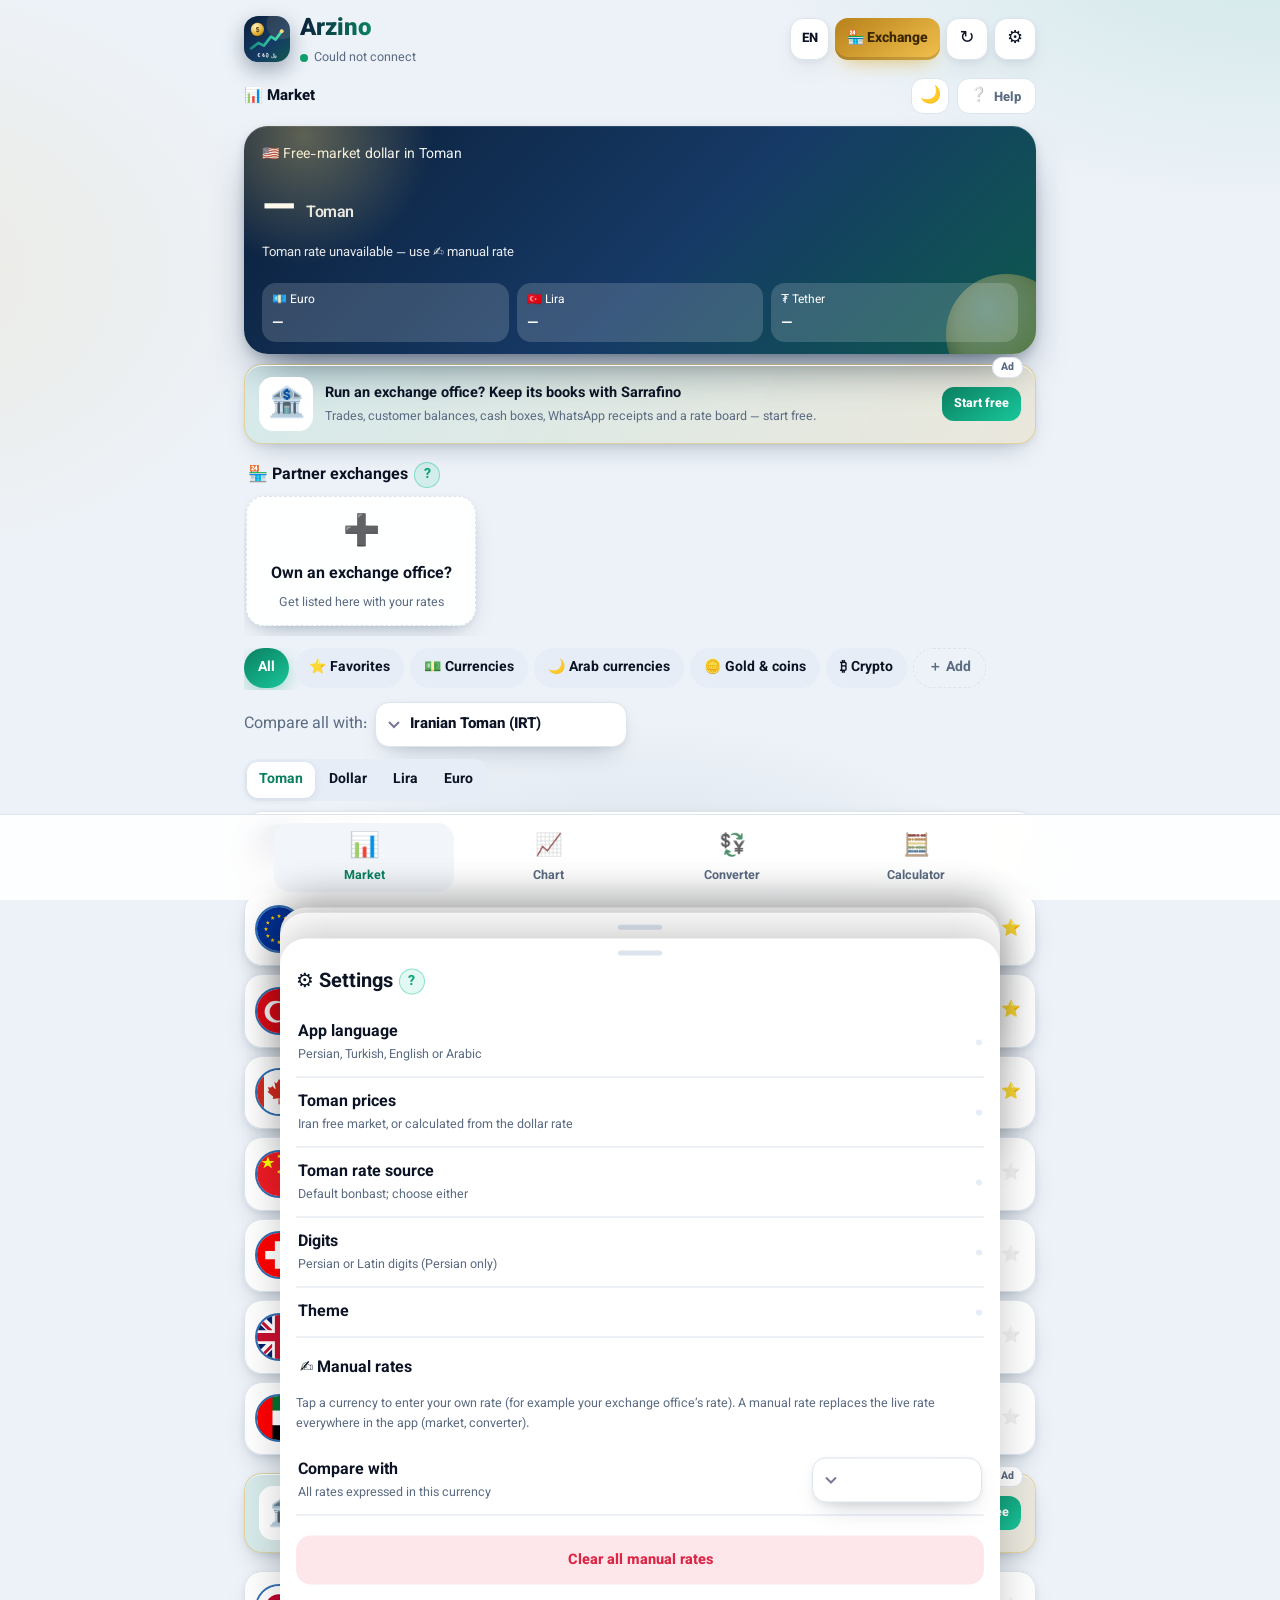
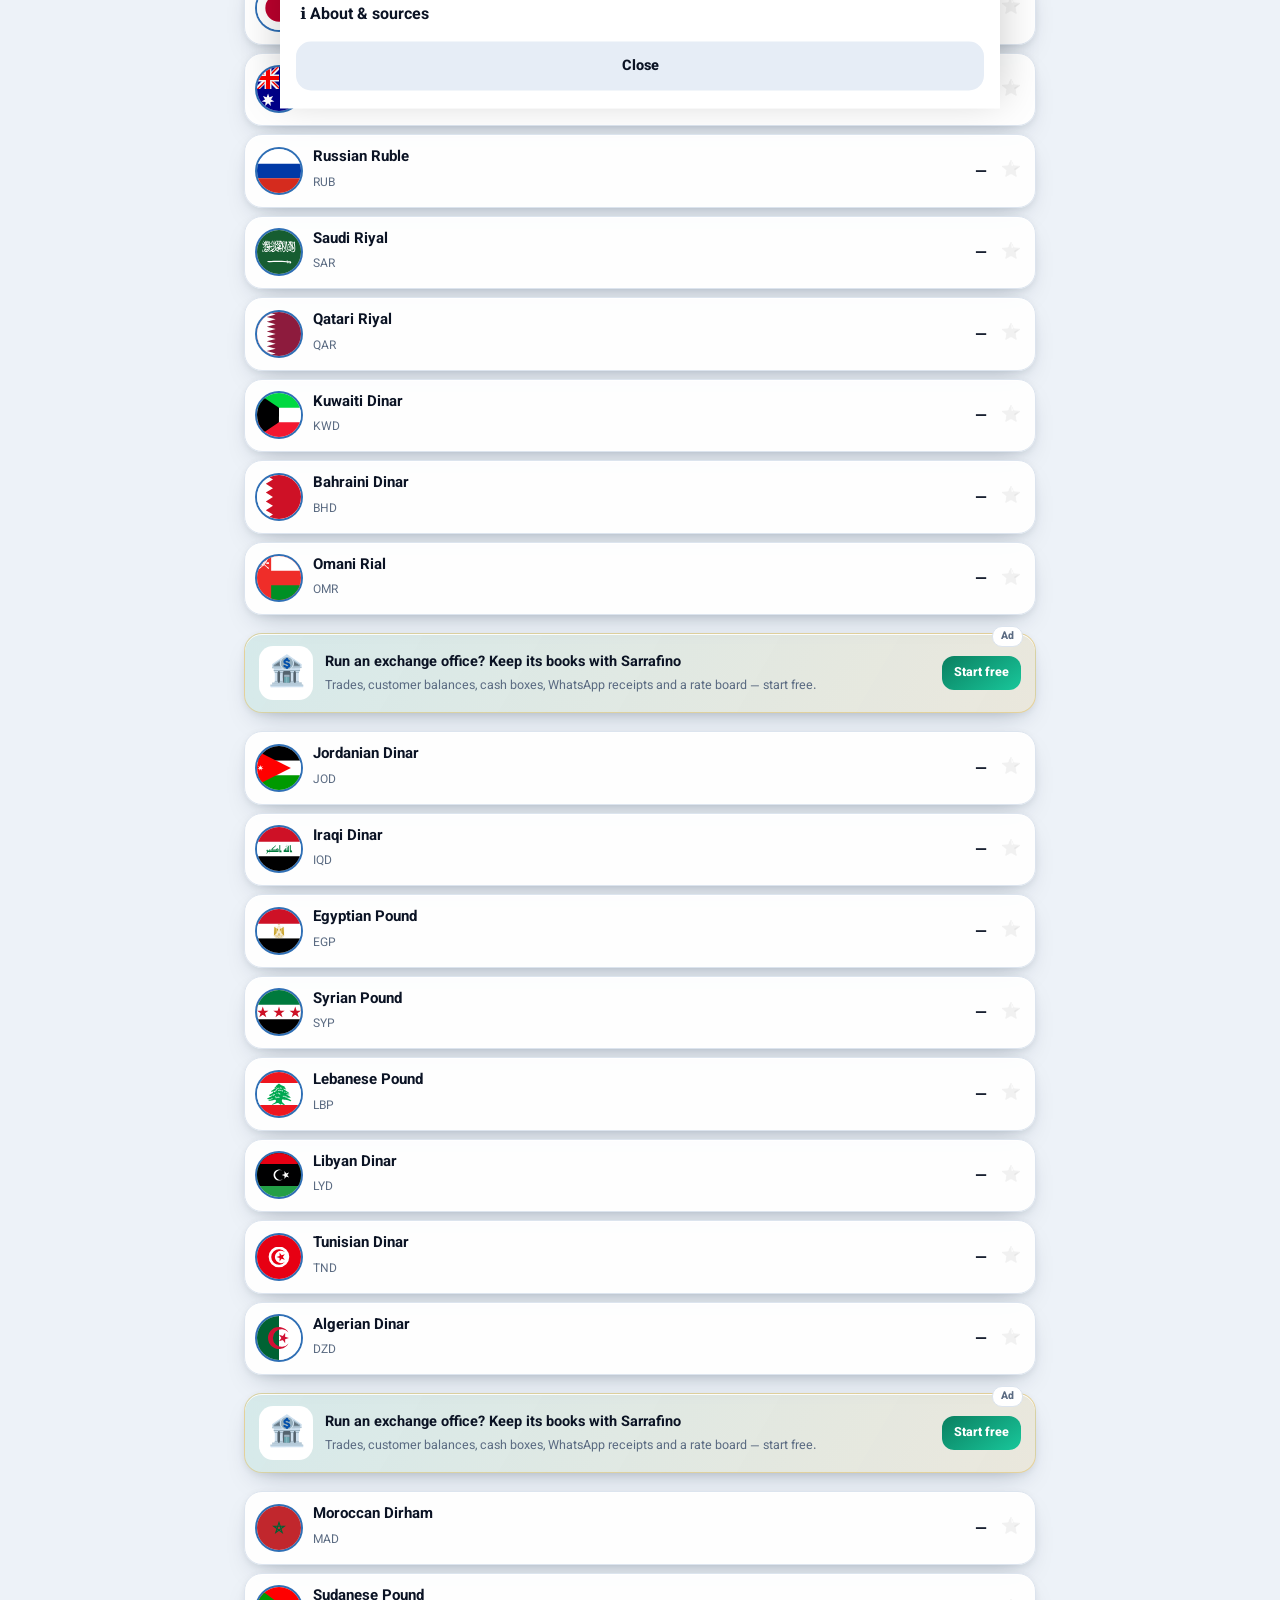
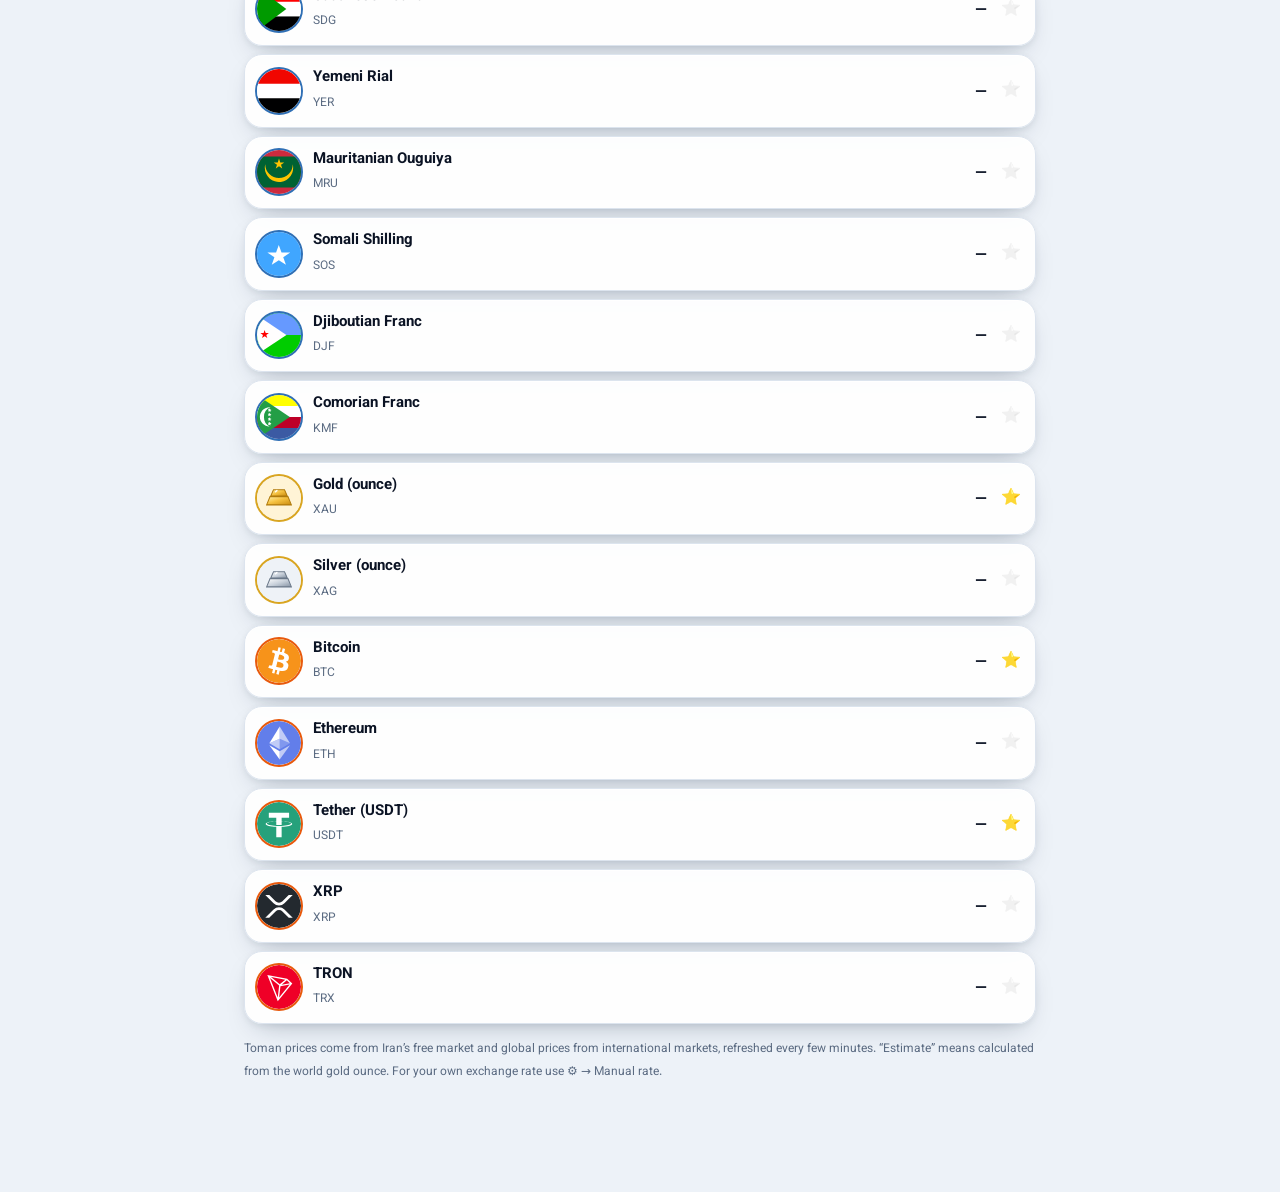
==== index.html @ 28ca2c07 "Raised thousands separator (’) in every language and every output (Persian digits keep ٬); separator" ====
<!doctype html>
<html lang="fa" dir="rtl">
<head>
<meta charset="utf-8">
<meta name="viewport" content="width=device-width,initial-scale=1,viewport-fit=cover">
<meta name="theme-color" content="#0b1f3a">
<meta name="description" content="ارزینو — نرخ لحظه‌ای ارز، تومان، طلا، نقره و رمزارز با نمودار، مبدل و ماشین‌حساب">
<meta name="apple-mobile-web-app-capable" content="yes">
<meta name="mobile-web-app-capable" content="yes">
<meta name="apple-mobile-web-app-title" content="ارزینو">
<meta name="apple-mobile-web-app-status-bar-style" content="black-translucent">
<link rel="manifest" href="manifest.webmanifest">
<link rel="icon" href="icons/app.svg" type="image/svg+xml">
<link rel="apple-touch-icon" href="icons/apple-touch-icon.png">
<link rel="preconnect" href="https://fonts.googleapis.com">
<link rel="preconnect" href="https://fonts.gstatic.com" crossorigin>
<link href="https://fonts.googleapis.com/css2?family=Vazirmatn:wght@300;400;600;800;900&display=swap" rel="stylesheet">
<link rel="stylesheet" href="app.css?v=20">
<title>ارزینو — نرخ لحظه‌ای ارز، طلا و رمزارز</title>
</head>
<body>
<div id="app">
  <header class="top">
    <div class="brand">
      <img src="icons/app.svg" class="logo" alt="">
      <div>
        <h1 data-i18n="app.name">ارزینو</h1>
        <div class="upd"><span class="dot" id="liveDot"></span><span id="updText" data-i18n="hdr.loading">در حال دریافت نرخ‌ها…</span></div>
      </div>
    </div>
    <div class="top-actions">
      <span id="langSlot"></span>
      <a class="ibtn sarraf" href="sarraf/" data-i18n-title="hdr.sarrafT" data-i18n="hdr.sarraf">🏪 صرافی</a>
      <button class="ibtn install" id="installBtn" data-i18n-title="hdr.install" data-i18n="hdr.install">⬇ نصب</button>
      <button class="ibtn" id="refreshBtn" data-i18n-title="hdr.refresh">↻</button>
      <button class="ibtn" id="settingsBtn" data-i18n-title="hdr.settings">⚙</button>
    </div>
  </header>

  <div id="subbar"></div>
  <main>
    <!-- MARKET -->
    <section class="view active" id="view-market">
      <div id="wlTop"></div>
      <div class="hero" id="hero"></div>
      <div id="mkExtra"></div>
      <div class="bar">
        <div class="chips" id="groupChips"></div>
      </div>
      <div class="bar">
        <span class="muted" data-i18n="mk.compare">مقایسه همه با:</span>
        <select class="base-sel" id="quoteSel"></select>
      </div>
      <div class="bar"><div class="seg" id="quoteSeg"></div></div>
      <div class="list" id="marketList"></div>
      <p class="foot" id="marketFoot"></p>
    </section>

    <!-- CHART -->
    <section class="view" id="view-chart">
      <div class="card">
        <div class="chart-head">
          <button class="picker" id="chartAssetBtn"></button>
          <div class="seg small" id="chartQuoteSeg"></div>
        </div>
        <div class="chart-price">
          <div class="big" id="chartLast">—</div>
          <div class="chg" id="chartChg"></div>
        </div>
        <div class="seg ranges" id="rangeSeg"></div>
        <div class="chart-box"><div id="chart"></div><div class="chart-msg" id="chartMsg"></div></div>
        <div class="row-between">
          <div class="seg small" id="typeSeg"></div>
          <span class="muted small" id="chartNote"></span>
        </div>
        <div class="stats" id="chartStats"></div>
      </div>
    </section>

    <!-- CONVERTER -->
    <section class="view" id="view-convert">
      <div class="card conv">
        <div class="conv-row">
          <button class="picker" id="fromBtn"></button>
          <input id="amount" class="amount" inputmode="decimal" autocomplete="off" value="1">
        </div>
        <div class="words" id="fromWords"></div>
        <div class="swap-wrap"><button class="swap" id="swapBtn" data-i18n-title="cv.swap">⇅</button></div>
        <div class="conv-row">
          <button class="picker" id="toBtn"></button>
          <div class="result" id="result">—</div>
        </div>
        <div class="words" id="toWords"></div>
        <div class="rate-line" id="rateLine"></div>
        <div id="convAd"></div>
        <div class="quick" id="quickAmts"></div>
        <div class="btn-row">
          <button class="btn primary" id="copyBtn" data-i18n="cv.copy">📋 کپی نتیجه</button>
          <button class="btn alt" id="convManualBtn" data-i18n="cv.manual">✍️ نرخ دستی</button>
          <button class="btn ghost" id="convChartBtn" data-i18n="cv.chart">📈 نمودار</button>
        </div>
      </div>
      <h3 class="sec-title" data-i18n="cv.all">💱 معادل این مبلغ در همه ارزها</h3>
      <div class="list compact" id="allList"></div>
    </section>

    <!-- CALCULATOR -->
    <section class="view" id="view-calc">
      <div class="card calc">
        <div class="calc-expr" id="calcExpr"></div>
        <div class="calc-out" id="calcOut">0</div>
        <div class="keys" id="keys"></div>
        <div class="btn-row">
          <button class="btn primary" id="calcToConv" data-i18n="calc.toConv">💱 ارسال به مبدل</button>
          <button class="btn ghost" id="calcCopy" data-i18n="calc.copy">📋 کپی</button>
        </div>
      </div>
      <h3 class="sec-title" data-i18n="calc.hist">🧾 تاریخچه محاسبات</h3>
      <div class="list compact" id="calcHist"></div>
    </section>
  </main>

  <nav class="tabs">
    <button class="tab active" data-v="market"><span>📊</span><i data-i18n="tab.market">بازار</i></button>
    <button class="tab" data-v="chart"><span>📈</span><i data-i18n="tab.chart">نمودار</i></button>
    <button class="tab" data-v="convert"><span>💱</span><i data-i18n="tab.convert">مبدل</i></button>
    <button class="tab" data-v="calc"><span>🧮</span><i data-i18n="tab.calc">ماشین‌حساب</i></button>
  </nav>
</div>

<!-- sheets -->
<div class="sheet-bg" id="sheetBg"></div>
<div class="sheet" id="pickerSheet">
  <div class="sheet-grip"></div>
  <h2 id="pickerTitle" data-i18n="pk.title">انتخاب ارز</h2>
  <input class="input" id="pickerSearch" data-i18n-ph="pk.search" placeholder="جستجو: دلار، لیر، BTC، طلا…">
  <div class="list compact" id="pickerList"></div>
</div>

<div class="sheet" id="manualSheet">
  <div class="sheet-grip"></div>
  <h2><span id="manualTitle" data-i18n="mn.title">نرخ دستی</span><button type="button" class="hlp" data-help="arzino.manual">?</button></h2>
  <p class="muted" id="manualInfo"></p>
  <label class="lbl" data-i18n="mn.price">قیمت هر واحد</label>
  <div class="manual-row">
    <input class="input" id="manualVal" inputmode="decimal" data-i18n-ph="mn.ph" placeholder="مثلاً 270000">
    <select class="input" id="manualUnit"></select>
  </div>
  <div class="words" id="manualWords"></div>
  <div class="btn-row">
    <button class="btn primary" id="manualSave" data-i18n="mn.apply">✅ اعمال نرخ دستی</button>
    <button class="btn danger" id="manualClear" data-i18n="mn.clear">🗑 برگشت به نرخ آنلاین</button>
  </div>
</div>

<div class="sheet tall" id="settingsSheet">
  <div class="sheet-grip"></div>
  <h2><span data-i18n="st.title">⚙ تنظیمات</span><button type="button" class="hlp" data-help="arzino.settings">?</button></h2>
  <div class="set">
    <div><b data-i18n="st.lang">زبان برنامه</b><div class="muted small" data-i18n="st.langD"></div></div>
    <div class="seg small" id="setLang"></div>
  </div>
  <div class="set">
    <div><b data-i18n="st.iranPrice">قیمت تومانی ارزها</b><div class="muted small" data-i18n="st.iranPriceD">بازار آزاد ایران یا محاسبه از نرخ دلار</div></div>
    <div class="seg small" id="setIran"></div>
  </div>
  <div class="set">
    <div><b data-i18n="st.src">منبع نرخ تومان</b><div class="muted small" data-i18n="st.srcD">پیش‌فرض bonbast؛ هر کدام را خواستی انتخاب کن</div></div>
    <div class="seg small" id="setSrc"></div>
  </div>
  <div class="set" id="digitsRow">
    <div><b data-i18n="st.digits">اعداد</b><div class="muted small" data-i18n="st.digitsD">نمایش ارقام فارسی یا انگلیسی</div></div>
    <div class="seg small" id="setDigits"></div>
  </div>
  <div class="set">
    <div><b data-i18n="st.theme">پوسته</b></div>
    <div class="seg small" id="setTheme"></div>
  </div>
  <h3 class="sec-title" data-i18n="st.manual">✍️ نرخ‌های دستی</h3>
  <p class="muted small" data-i18n="st.manualD">روی هر ارز بزنید تا نرخ دلخواه (مثلاً نرخ صرافی خودتان) را وارد کنید. نرخ دستی در همه‌جای برنامه (بازار، مبدل) جایگزین نرخ آنلاین می‌شود.</p>
  <div class="set">
    <div><b data-i18n="st.base">مقایسه با</b><div class="muted small" data-i18n="st.baseD">نرخ همه ارزها بر حسب این ارز</div></div>
    <select class="base-sel" id="setBaseSel"></select>
  </div>
  <div class="list compact" id="manualList"></div>
  <button class="btn danger wide" id="clearAllManual" data-i18n="st.clearAll">حذف همه نرخ‌های دستی</button>
  <h3 class="sec-title" data-i18n="st.about">ℹ️ درباره و منابع</h3>
  <div id="adSet"></div>
  <div class="about" id="about"></div>
  <button class="btn ghost wide" id="closeSettings" data-i18n="st.close">بستن</button>
</div>

<div class="toast" id="toast"></div>

<script src="vendor/lightweight-charts.js"></script>
<script src="i18n.js?v=4"></script>
<script src="lang-arzino.js?v=3"></script>
<script src="nav.js?v=6"></script>
<script src="brand.js?v=2"></script>
<script src="autorate.js?v=1"></script>
<script src="wl.js?v=1"></script>
<script src="help-arzino.js?v=1"></script>
<script src="plus.js?v=5"></script>
<script src="app.js?v=25"></script>
</body>
</html>
---- app.css ----
:root{
  --bg:#edf2f8;--bg2:#ffffff;--card:#ffffffee;--text:#0b1324;--muted:#5b6b82;--line:#dce4ee;
  --p1:#0a7f60;--p2:#19c79b;--p3:#f2c14e;--up:#0f9d6b;--down:#dc2645;
  --soft:#f2f6fb;--chip:#e6edf6;--shadow:0 1px 0 rgba(255,255,255,.9) inset,0 12px 28px -14px rgba(11,31,58,.35),0 2px 6px rgba(11,31,58,.06);
  --fiat:#2f6fb5;--metal:#d9a521;--crypto:#e8590c;--iran:#0f9d6b;
  --safe-b:env(safe-area-inset-bottom,0px);--safe-t:env(safe-area-inset-top,0px);
}
[data-theme=dark]{
  --bg:#060c18;--bg2:#0e1a2d;--card:#0e1a2dee;--text:#e8eef8;--muted:#8fa3bf;--line:#1c2b45;
  --soft:#122038;--chip:#172845;--up:#2fd39a;--down:#ff5c7a;--shadow:0 1px 0 rgba(255,255,255,.05) inset,0 14px 30px -14px rgba(0,0,0,.7),0 2px 6px rgba(0,0,0,.35);
}
*{box-sizing:border-box;-webkit-tap-highlight-color:transparent}
html,body{margin:0;padding:0}
body{font-family:Vazirmatn,Tahoma,"Segoe UI",system-ui,sans-serif;background:var(--bg);color:var(--text);min-height:100vh;
  background-image:radial-gradient(900px 500px at 100% -10%,rgba(15,164,122,.14),transparent 60%),radial-gradient(700px 500px at -10% 30%,rgba(217,165,33,.10),transparent 60%),radial-gradient(800px 600px at 50% 120%,rgba(22,58,102,.18),transparent 60%);background-attachment:fixed}
button,input,select{font-family:inherit;color:inherit}
button{cursor:pointer}
#app{max-width:820px;margin:auto;padding:calc(10px + var(--safe-t)) 14px calc(96px + var(--safe-b))}
.top{display:flex;align-items:center;justify-content:space-between;margin-bottom:12px}
.brand{display:flex;gap:10px;align-items:center}
.logo{width:46px;height:46px;border-radius:14px;box-shadow:0 8px 20px rgba(11,31,58,.35)}
h1{margin:0;font-size:24px;font-weight:900;background:linear-gradient(90deg,#0b1f3a,#0a7f60 60%,#b7811a);-webkit-background-clip:text;background-clip:text;color:transparent}
[data-theme=dark] h1{background:linear-gradient(90deg,#e8eef8,#19c79b 60%,#f2c14e);-webkit-background-clip:text;background-clip:text}
.upd{font-size:12.5px;color:var(--muted);display:flex;align-items:center;gap:6px}
.dot{width:8px;height:8px;border-radius:50%;background:#adb5bd;display:inline-block}
.dot.on{background:var(--up);box-shadow:0 0 0 0 rgba(18,184,134,.6);animation:pulse 1.6s infinite}
.dot.err{background:var(--down)}
@keyframes pulse{70%{box-shadow:0 0 0 8px rgba(18,184,134,0)}100%{box-shadow:0 0 0 0 rgba(18,184,134,0)}}
.top-actions{display:flex;gap:6px}
.ibtn{height:42px;min-width:42px;border-radius:13px;border:1px solid var(--line);background:var(--bg2);font-size:18px;box-shadow:var(--shadow)}
.ibtn.install{display:none;font-size:14px;font-weight:800;padding:0 12px;background:linear-gradient(145deg,#0a7f60,#19c79b);color:#fff;border:0}
.ibtn.sarraf{display:inline-flex;align-items:center;gap:4px;font-size:14px;font-weight:800;padding:0 12px;text-decoration:none;color:#3b2700;background:linear-gradient(145deg,#b7811a,#f2c14e);border:0;box-shadow:0 -3px 0 rgba(0,0,0,.15) inset,0 10px 20px -10px rgba(217,165,33,.7)}
.view{display:none;animation:fade .25s}
.view.active{display:block}
@keyframes fade{from{opacity:0;transform:translateY(6px)}to{opacity:1}}

/* hero */
.hero{border-radius:24px;padding:18px 18px 12px;color:#fff;background:linear-gradient(135deg,#0b1f3a 0%,#163a66 55%,#0d5a4d 100%);box-shadow:0 1px 0 rgba(255,255,255,.12) inset,0 24px 44px -18px rgba(11,31,58,.75),0 4px 10px rgba(11,31,58,.15);position:relative;overflow:hidden;cursor:pointer}
.hero:after{content:"";position:absolute;width:280px;height:280px;border-radius:50%;background:radial-gradient(circle,rgba(247,215,122,.35),transparent 65%);left:-80px;top:-130px}
.hero:before{content:"";position:absolute;width:120px;height:120px;border-radius:50%;right:-30px;bottom:-40px;background:radial-gradient(circle at 35% 30%,#fff6c9,#f7d77a 30%,#d9a521 65%,#8f6500);opacity:.35;box-shadow:inset 0 -8px 14px rgba(0,0,0,.3)}
.hero .h-top{display:flex;justify-content:space-between;align-items:center;font-size:14px;opacity:.95}
.hero .h-price{font-size:38px;font-weight:900;margin:6px 0 2px;letter-spacing:-.5px}
.hero .h-price small{font-size:16px;font-weight:600;opacity:.9}
.hero .h-sub{font-size:13px;opacity:.9;display:flex;gap:12px;flex-wrap:wrap}
.hero svg{display:block;width:100%;height:54px;margin-top:6px}
.pill{display:inline-flex;align-items:center;gap:4px;padding:3px 9px;border-radius:999px;font-size:13px;font-weight:800;background:rgba(255,255,255,.22)}
.hero-grid{display:grid;grid-template-columns:repeat(3,1fr);gap:8px;margin-top:10px;position:relative;z-index:1}
.hero-grid div{background:rgba(255,255,255,.16);border-radius:14px;padding:8px 10px;font-size:12px}
.hero-grid b{display:block;font-size:15px;margin-top:2px}

.bar{display:flex;align-items:center;gap:8px;margin:12px 0 4px;flex-wrap:wrap}
.chips{display:flex;gap:6px;overflow-x:auto;scrollbar-width:none;padding-bottom:2px}
.chips::-webkit-scrollbar{display:none}
.chip{border:0;background:var(--chip);padding:8px 14px;border-radius:999px;font-weight:700;font-size:14px;white-space:nowrap}
.chip.active{background:linear-gradient(145deg,#0a7f60,#19c79b);color:#fff;box-shadow:0 6px 16px rgba(15,164,122,.3)}
.seg{display:inline-flex;background:var(--chip);border-radius:14px;padding:3px;gap:2px;flex-wrap:wrap}
.seg button{border:0;background:transparent;padding:7px 12px;border-radius:11px;font-weight:700;font-size:14px}
.seg button.active{background:var(--bg2);box-shadow:0 2px 8px rgba(0,0,0,.08);color:var(--p1)}
[data-theme=dark] .seg button.active{color:#4ee6b4}
.seg.small button{padding:6px 10px;font-size:13px}
.muted{color:var(--muted)}.small{font-size:12.5px}

/* list */
.list{display:flex;flex-direction:column;gap:8px;margin-top:10px}
.item{display:flex;align-items:center;gap:12px;padding:12px 12px;border-radius:18px;background:var(--card);border:1px solid var(--line);box-shadow:var(--shadow);cursor:pointer;position:relative;transition:transform .15s,box-shadow .15s}
.item:hover{transform:translateY(-2px)}
.item:active{transform:scale(.985)}
.item .ic{width:44px;height:44px;border-radius:50%;flex:none;overflow:hidden;display:grid;place-items:center;background:var(--soft);box-shadow:inset 0 0 0 2px rgba(255,255,255,.6),0 3px 10px rgba(0,0,0,.08)}
.item .ic img{width:100%;height:100%;object-fit:cover}
.item .nm{flex:1;min-width:0}
.item .nm b{display:block;font-size:15px;line-height:1.5}
.item .nm span{font-size:12px;color:var(--muted)}
.item .spark{width:58px;height:28px;flex:none}
.item .pr{text-align:left;direction:ltr;min-width:88px;flex:none}
.item .pr b{display:block;font-size:15.5px;font-weight:800;direction:rtl;text-align:left;white-space:nowrap}
.item .pr b.long{font-size:13.5px}
.item .pr b small{font-size:11px;font-weight:600;color:var(--muted)}
.item .pr span{font-size:12px;color:var(--muted);direction:rtl;display:block;text-align:left}
.badge{font-size:11px;font-weight:800;border-radius:8px;padding:2px 6px}
.up{color:var(--up)}.down{color:var(--down)}
.b-up{background:rgba(18,184,134,.14);color:var(--up)}.b-down{background:rgba(240,62,94,.13);color:var(--down)}.b-flat{background:var(--chip);color:var(--muted)}
.b-man{background:#fff3bf;color:#8a6100}
.b-live{background:rgba(18,184,134,.14);color:var(--up)}
.star{border:0;background:transparent;font-size:16px;padding:2px;opacity:.3;filter:grayscale(1)}
.star.on{opacity:1;filter:none}
.grp-fiat .ic{box-shadow:0 0 0 2px var(--fiat)}
.grp-metal .ic{box-shadow:0 0 0 2px var(--metal)}
.grp-crypto .ic{box-shadow:0 0 0 2px var(--crypto)}
.grp-iran .ic{box-shadow:0 0 0 2px var(--iran)}
.list.compact .item{padding:9px 10px;box-shadow:none}
.list.compact .item .ic{width:36px;height:36px}
.foot{font-size:12px;color:var(--muted);line-height:1.9;margin-top:14px}
.sec-title{font-size:16px;margin:18px 4px 4px}

/* card */
.card{background:var(--card);border:1px solid var(--line);border-radius:24px;padding:16px;box-shadow:var(--shadow)}
.picker{display:flex;align-items:center;gap:8px;border:1px solid var(--line);background:var(--soft);padding:7px 12px 7px 10px;border-radius:16px;font-weight:800;font-size:15px;min-height:50px}
.picker img{width:30px;height:30px;border-radius:50%;object-fit:cover}
.picker:after{content:"▾";opacity:.6;margin-right:4px}
.chart-head{display:flex;justify-content:space-between;align-items:center;gap:8px;flex-wrap:wrap}
.chart-price{display:flex;align-items:baseline;gap:10px;margin:12px 2px 6px;flex-wrap:wrap}
.chart-price .big{font-size:30px;font-weight:900}
.chart-price .big small{font-size:14px;color:var(--muted);font-weight:600}
.chg{font-weight:800;font-size:15px}
.ranges{width:100%;justify-content:space-between;margin:6px 0}
.ranges button{flex:1;padding:8px 2px;white-space:nowrap;font-size:12.5px}
.chart-box{position:relative;height:330px;margin:8px -6px 6px;direction:ltr}
#chart{position:absolute;inset:0}
.chart-msg{position:absolute;inset:0;display:none;place-items:center;text-align:center;color:var(--muted);font-size:14px;padding:20px;direction:rtl}
.chart-msg.show{display:grid}
.row-between{display:flex;justify-content:space-between;align-items:center;gap:8px;flex-wrap:wrap}
.stats{display:grid;grid-template-columns:repeat(4,1fr);gap:8px;margin-top:12px}
.stats div{background:var(--soft);border-radius:14px;padding:9px;font-size:12px;color:var(--muted)}
.stats b{display:block;color:var(--text);font-size:14px;margin-top:3px;word-break:break-all}

/* converter */
.conv-row{display:flex;align-items:center;gap:10px}
.amount{flex:1;min-width:0;font-size:34px;font-weight:900;border:0;outline:0;background:transparent;text-align:left;direction:ltr}
.result{flex:1;min-width:0;font-size:32px;font-weight:900;text-align:left;direction:ltr;word-break:break-all;background:linear-gradient(90deg,#0a7f60,#19c79b 60%,#b7811a);-webkit-background-clip:text;background-clip:text;color:transparent}
.words{font-size:13px;color:var(--muted);text-align:left;min-height:18px;margin-top:2px}
.swap-wrap{display:flex;justify-content:center;margin:4px 0;position:relative}
.swap-wrap:before{content:"";position:absolute;top:50%;left:0;right:0;border-top:1px dashed var(--line)}
.swap{position:relative;width:50px;height:50px;border-radius:50%;border:0;color:#3b2700;font-size:22px;background:radial-gradient(circle at 35% 30%,#fff6c9,#f7d77a 30%,#d9a521 70%,#8f6500);box-shadow:inset 0 -4px 6px rgba(0,0,0,.25),inset 0 4px 6px rgba(255,255,255,.6),0 8px 18px rgba(217,165,33,.45);transition:transform .3s}
.swap:active{transform:rotate(180deg)}
.rate-line{margin-top:12px;padding:10px 12px;border-radius:14px;background:var(--soft);font-size:14px;line-height:1.9}
.quick{display:flex;gap:6px;flex-wrap:wrap;margin-top:10px}
.quick button{border:1px solid var(--line);background:var(--bg2);border-radius:12px;padding:6px 11px;font-weight:700;font-size:13px}
.btn-row{display:flex;gap:8px;margin-top:12px;flex-wrap:wrap}
.btn{flex:1;border:0;border-radius:15px;padding:13px 12px;font-weight:800;font-size:14.5px;min-height:48px;white-space:nowrap}
.btn.primary{background:linear-gradient(145deg,#0a7f60,#19c79b);color:#fff;box-shadow:0 -3px 0 rgba(0,0,0,.18) inset,0 10px 20px -10px rgba(15,164,122,.7)}
.btn.alt{background:#fff3bf;color:#7a5600}
.btn.ghost{background:var(--chip)}
.btn.danger{background:rgba(240,62,94,.12);color:var(--down)}
.btn.wide{width:100%;margin-top:10px}

/* calculator */
.calc-expr{min-height:24px;text-align:left;direction:ltr;color:var(--muted);font-size:16px;word-break:break-all}
.calc-out{text-align:left;direction:ltr;font-size:40px;font-weight:900;margin:4px 0 12px;word-break:break-all}
.keys{display:grid;grid-template-columns:repeat(4,1fr);gap:9px;direction:ltr}
.keys button{height:58px;border:0;border-radius:18px;font-size:22px;font-weight:700;background:var(--soft);box-shadow:0 3px 0 var(--line)}
.keys button:active{transform:translateY(2px);box-shadow:none}
.keys .op{background:linear-gradient(145deg,#163a66,#3b6db0);color:#fff;box-shadow:0 3px 0 #0b1f3a}
.keys .eq{background:linear-gradient(145deg,#0a7f60,#19c79b);color:#fff;box-shadow:0 3px 0 #065f46}
.keys .fn{background:#ffe8cc;color:#a85d00;box-shadow:0 3px 0 #f5c28b}
[data-theme=dark] .keys .fn{background:#3a2a17;color:#ffc078;box-shadow:0 3px 0 #2a1d0e}

/* tabs */
.tabs{position:fixed;bottom:0;left:0;right:0;display:flex;justify-content:center;gap:4px;padding:8px 10px calc(8px + var(--safe-b));background:color-mix(in srgb,var(--bg2) 88%,transparent);backdrop-filter:blur(14px);-webkit-backdrop-filter:blur(14px);border-top:1px solid var(--line);z-index:20}
.tab{flex:1;max-width:180px;border:0;background:transparent;border-radius:16px;padding:6px 4px;font-weight:700;font-size:12.5px;color:var(--muted);display:flex;flex-direction:column;align-items:center;gap:2px}
.tab span{font-size:22px;filter:grayscale(.6);transition:.2s}
.tab.active{color:var(--p1);background:var(--soft)}
.tab.active span{filter:none;transform:scale(1.12)}
[data-theme=dark] .tab.active{color:#4ee6b4}

/* sheets */
.sheet-bg{position:fixed;inset:0;background:rgba(20,14,50,.42);backdrop-filter:blur(4px);opacity:0;pointer-events:none;transition:.2s;z-index:30}
.sheet-bg.show{opacity:1;pointer-events:auto}
.sheet{position:fixed;left:50%;bottom:0;transform:translate(-50%,105%);width:min(720px,100%);max-height:82vh;overflow:auto;background:var(--bg2);border-radius:26px 26px 0 0;padding:10px 16px calc(18px + var(--safe-b));transition:transform .25s ease;z-index:31;box-shadow:0 -10px 40px rgba(0,0,0,.2)}
.sheet.tall{max-height:92vh}
.sheet.show{transform:translate(-50%,0)}
.sheet-grip{width:44px;height:5px;border-radius:9px;background:var(--line);margin:2px auto 10px}
.sheet h2{margin:2px 0 10px;font-size:20px}
.input{width:100%;padding:13px 14px;border-radius:14px;border:1px solid var(--line);background:var(--soft);font-size:16px;outline:0}
.input:focus{border-color:var(--p1)}
.lbl{display:block;font-size:13px;color:var(--muted);margin:8px 2px 4px}
.manual-row{display:flex;gap:8px}
.manual-row select{width:130px;flex:none}
.set{display:flex;justify-content:space-between;align-items:center;gap:10px;padding:12px 2px;border-bottom:1px solid var(--line)}
.about{font-size:13px;line-height:2;color:var(--muted)}
.about a{color:var(--p1)}
.toast{position:fixed;left:50%;bottom:calc(92px + var(--safe-b));transform:translateX(-50%) translateY(20px);opacity:0;background:#0b1f3a;color:#fff;padding:11px 18px;border-radius:14px;font-size:14px;transition:.25s;z-index:50;pointer-events:none;white-space:nowrap}
.toast.show{opacity:1;transform:translateX(-50%) translateY(0)}

@media (min-width:760px){
  .hero .h-price{font-size:44px}
  .chart-box{height:400px}
}
@media (max-width:400px){
  .item .spark{width:44px}
}
@media (max-width:350px){
  .item .spark{display:none}
}
@media (max-width:380px){
  .amount{font-size:28px}.result{font-size:26px}
  .stats{grid-template-columns:repeat(2,1fr)}
}

.base-sel{appearance:none;-webkit-appearance:none;border:1px solid var(--line);background:var(--bg2) url("data:image/svg+xml,%3Csvg xmlns='http://www.w3.org/2000/svg' width='12' height='8'%3E%3Cpath d='M1 1l5 5 5-5' stroke='%237a7896' stroke-width='2' fill='none'/%3E%3C/svg%3E") no-repeat 12px center;
  padding:10px 14px 10px 34px;border-radius:14px;font-weight:800;font-size:15px;min-width:170px;box-shadow:var(--shadow);color:var(--text)}
.base-sel option,.base-sel optgroup{background:var(--bg2);color:var(--text)}

.hero .h-src{display:flex;gap:8px;margin-top:10px;position:relative;z-index:1}
.hero .h-src button{flex:1;border:1px solid rgba(255,255,255,.35);background:rgba(255,255,255,.12);color:#fff;border-radius:14px;padding:7px 10px;font-size:12px;font-weight:700;display:flex;justify-content:space-between;align-items:center;gap:6px}
.hero .h-src button b{font-size:15px}
.hero .h-src button.on{background:linear-gradient(145deg,#f7d77a,#d9a521);color:#2b1d00;border-color:#f7d77a}

.src-chips{display:flex;flex-wrap:wrap;align-items:center;gap:6px;margin-top:6px}
.src-chips button{border:1px solid var(--line);background:var(--bg2);border-radius:12px;padding:6px 10px;font-size:13px;font-weight:700}
.src-chips button.on{background:linear-gradient(145deg,#0a7f60,#19c79b);color:#fff;border-color:transparent}

/* ---- language: LTR layout (Turkish / English) ---- */
html[dir=ltr] body{font-family:Vazirmatn,system-ui,-apple-system,"Segoe UI",Roboto,sans-serif}
html[dir=ltr] .item .pr,html[dir=ltr] .item .pr b,html[dir=ltr] .item .pr span{text-align:right;direction:ltr}
html[dir=ltr] .amount,html[dir=ltr] .result,html[dir=ltr] .words,html[dir=ltr] .calc-expr,html[dir=ltr] .calc-out{text-align:right}
html[dir=ltr] .picker:after{margin-right:0;margin-left:4px}
html[dir=ltr] .chart-msg{direction:ltr}
.tab i{font-style:normal}
.lang-sel{appearance:none;-webkit-appearance:none;height:42px;border:1px solid var(--line);background:var(--bg2);color:var(--text,inherit);font:inherit;font-weight:800;font-size:13px;border-radius:13px;padding:0 10px;cursor:pointer;box-shadow:var(--shadow);max-width:64px;text-align:center}
.lang-sel option{color:#0b1f3a;background:#fff}

.picker span{max-width:9.5em;overflow:hidden;text-overflow:ellipsis;white-space:nowrap}
.result{font-size:clamp(22px,7.4vw,32px);word-break:normal;overflow-wrap:anywhere}

/* ---- plus: add chip, ads, partner exchanges ---- */
.chip.add{background:transparent;border:1.5px dashed var(--line);color:var(--muted)}
.btn.sm{flex:none;min-height:34px;padding:6px 12px;font-size:13px;border-radius:11px}
.btn.wa{background:linear-gradient(145deg,#1faa59,#25d366);color:#fff}
.mini-it{cursor:pointer}.mini-it .btn{margin-inline-start:auto}
.adcard{position:relative;display:flex;align-items:center;gap:12px;padding:12px 14px;margin:10px 0;border-radius:18px;text-decoration:none;color:var(--text);
  background:linear-gradient(120deg,rgba(15,164,122,.10),rgba(217,165,33,.13));border:1px solid rgba(217,165,33,.35);box-shadow:var(--shadow)}
.adcard img{width:64px;height:64px;object-fit:cover;border-radius:12px;flex:none}
.adcard .adic{font-size:30px;width:54px;height:54px;display:grid;place-items:center;border-radius:14px;background:var(--bg2);flex:none}
.adcard .adtx{display:flex;flex-direction:column;gap:2px;min-width:0;flex:1}
.adcard .adtx b{font-size:14.5px}.adcard .adtx span{font-size:12.5px;color:var(--muted)}
.adcard .adcta{flex:none;background:linear-gradient(145deg,#0a7f60,#19c79b);color:#fff;font-weight:800;font-size:12.5px;padding:7px 12px;border-radius:12px}
.adtag{position:absolute;top:-8px;inset-inline-end:12px;font-style:normal;font-size:10.5px;font-weight:800;background:var(--bg2);border:1px solid var(--line);color:var(--muted);padding:1px 8px;border-radius:10px}
.adcard.gs{display:block;min-height:90px;padding:14px 8px 8px}
.adcard.big{flex-direction:column;text-align:center;padding:22px 18px;margin:0}
.adcard.big img{width:100%;height:auto;max-height:46vh;object-fit:contain}
.adcard.big .adtx b{font-size:19px}.adcard.big .adtx span{font-size:14.5px}.adcard.big .adcta{font-size:15px;padding:11px 22px}
.adov{position:fixed;inset:0;z-index:200;background:rgba(5,12,24,.72);backdrop-filter:blur(6px);display:grid;place-items:center;padding:18px;animation:fadein .25s}
@keyframes fadein{from{opacity:0}}
.adbox{width:min(440px,100%);background:var(--bg2);border-radius:24px;padding:14px;box-shadow:0 30px 80px -20px rgba(0,0,0,.7)}
.adtop{position:relative;display:flex;justify-content:flex-end;margin-bottom:10px;min-height:34px}
.adtop .adtag{position:static;align-self:center;margin-inline-end:auto}
.adx{border:0;border-radius:12px;min-width:44px;height:34px;padding:0 12px;font-weight:800;background:var(--chip);color:var(--text)}
.adx:disabled{opacity:.7}
.xsec{margin:6px 0 4px}
.xrow{display:flex;gap:10px;overflow-x:auto;padding:4px 2px 10px;scrollbar-width:none;scroll-snap-type:x mandatory}
.xrow::-webkit-scrollbar{display:none}
.xcard{flex:none;width:230px;scroll-snap-align:start;background:var(--card);border:1px solid var(--line);border-radius:18px;padding:12px;box-shadow:var(--shadow);display:flex;flex-direction:column;gap:6px;text-decoration:none;color:var(--text)}
.xcard.join{align-items:center;justify-content:center;text-align:center;border-style:dashed}
.xh{display:flex;align-items:center;gap:8px}
.xh img,.xh .xl{width:38px;height:38px;border-radius:50%;object-fit:cover;flex:none}
.xh .xl{display:grid;place-items:center;font-weight:900;color:#3a2a00;background:radial-gradient(circle at 30% 30%,#f7d77a,#d9a521 60%,#a77a0d)}
.xh div{display:flex;flex-direction:column;min-width:0}.xh b{font-size:14px;white-space:nowrap;overflow:hidden;text-overflow:ellipsis}.xh span{font-size:12px;color:var(--muted)}
.xh .spons{margin-inline-start:auto;font-style:normal;font-size:10.5px;font-weight:800;color:#9a6a00;background:rgba(217,165,33,.18);padding:1px 7px;border-radius:9px}
.xr{display:grid;grid-template-columns:1.2fr 1fr 1fr;gap:4px;font-size:12.5px;align-items:center}
.xr b{direction:ltr;text-align:center}
.xa{display:flex;gap:6px;margin-top:4px}.xa .btn{flex:1}
.xa .btn,.adcard,.xcard{text-decoration:none}
.adcard.big .adtag{display:none}
/* narrow phones: header must fit in one row (iPhone shows the install button too) */
@media (max-width:480px){
  .top{gap:6px}.brand{gap:7px;min-width:0;flex:1 1 auto}.brand>div{min-width:0}
  .brand .logo{width:42px;height:42px}.brand h1{font-size:22px}
  .upd{font-size:11px;gap:4px}.upd span:last-child{overflow:hidden;text-overflow:ellipsis;white-space:nowrap;max-width:110px;display:inline-block}
  .top-actions{gap:4px;flex:none}
  .ibtn{height:38px;min-width:38px;border-radius:12px;font-size:16px}
  .ibtn.sarraf{padding:0 8px;font-size:12px}
  .ibtn.install{font-size:0;padding:0;width:38px;justify-content:center;align-items:center}
  .ibtn.install::before{content:"📲";font-size:18px}
}
@media (max-width:400px){#refreshBtn{display:none}.ibtn.sarraf{padding:0 7px}.brand h1{font-size:19px}.brand .logo{width:38px;height:38px}}

/* dedicated Arzino of an exchange office */
.wl-mode .ibtn.sarraf{display:none!important}
.wlb{background:var(--bg2);border:1px solid var(--line);border-radius:20px;padding:14px;margin:0 0 14px;box-shadow:var(--shadow)}
.wlh{display:flex;align-items:center;gap:10px;margin-bottom:8px}.wlh>div{flex:1;min-width:0}.wlh b{display:block;font-size:16px}.wlh span:not(.xl){font-size:12.5px;color:var(--muted)}
.wlh .xl{width:42px;height:42px;border-radius:50%;display:grid;place-items:center;font-weight:900;background:linear-gradient(145deg,#b7811a,#f2c14e);color:#3b2700;overflow:hidden;flex:none}
.wlh .xl img{width:100%;height:100%;object-fit:cover}
.wlb .xr{display:grid;grid-template-columns:1.4fr 1fr 1fr;gap:6px;padding:8px 6px;border-top:1px solid var(--line);align-items:center;font-size:14px}
.wlb .xr.hd{border-top:0;color:var(--muted);font-size:12px;padding-top:0}.wlb .xr b{text-align:center;direction:ltr}
.wlb .wa,.wlb a.btn{text-decoration:none!important}.wlb .btn.sm.wa{display:inline-flex;align-items:center;gap:4px;padding:7px 12px;border-radius:12px;background:linear-gradient(135deg,#1faa59,#25d366);color:#fff;font-weight:800;font-size:13px;flex:none}
#wlTop:empty{display:none}
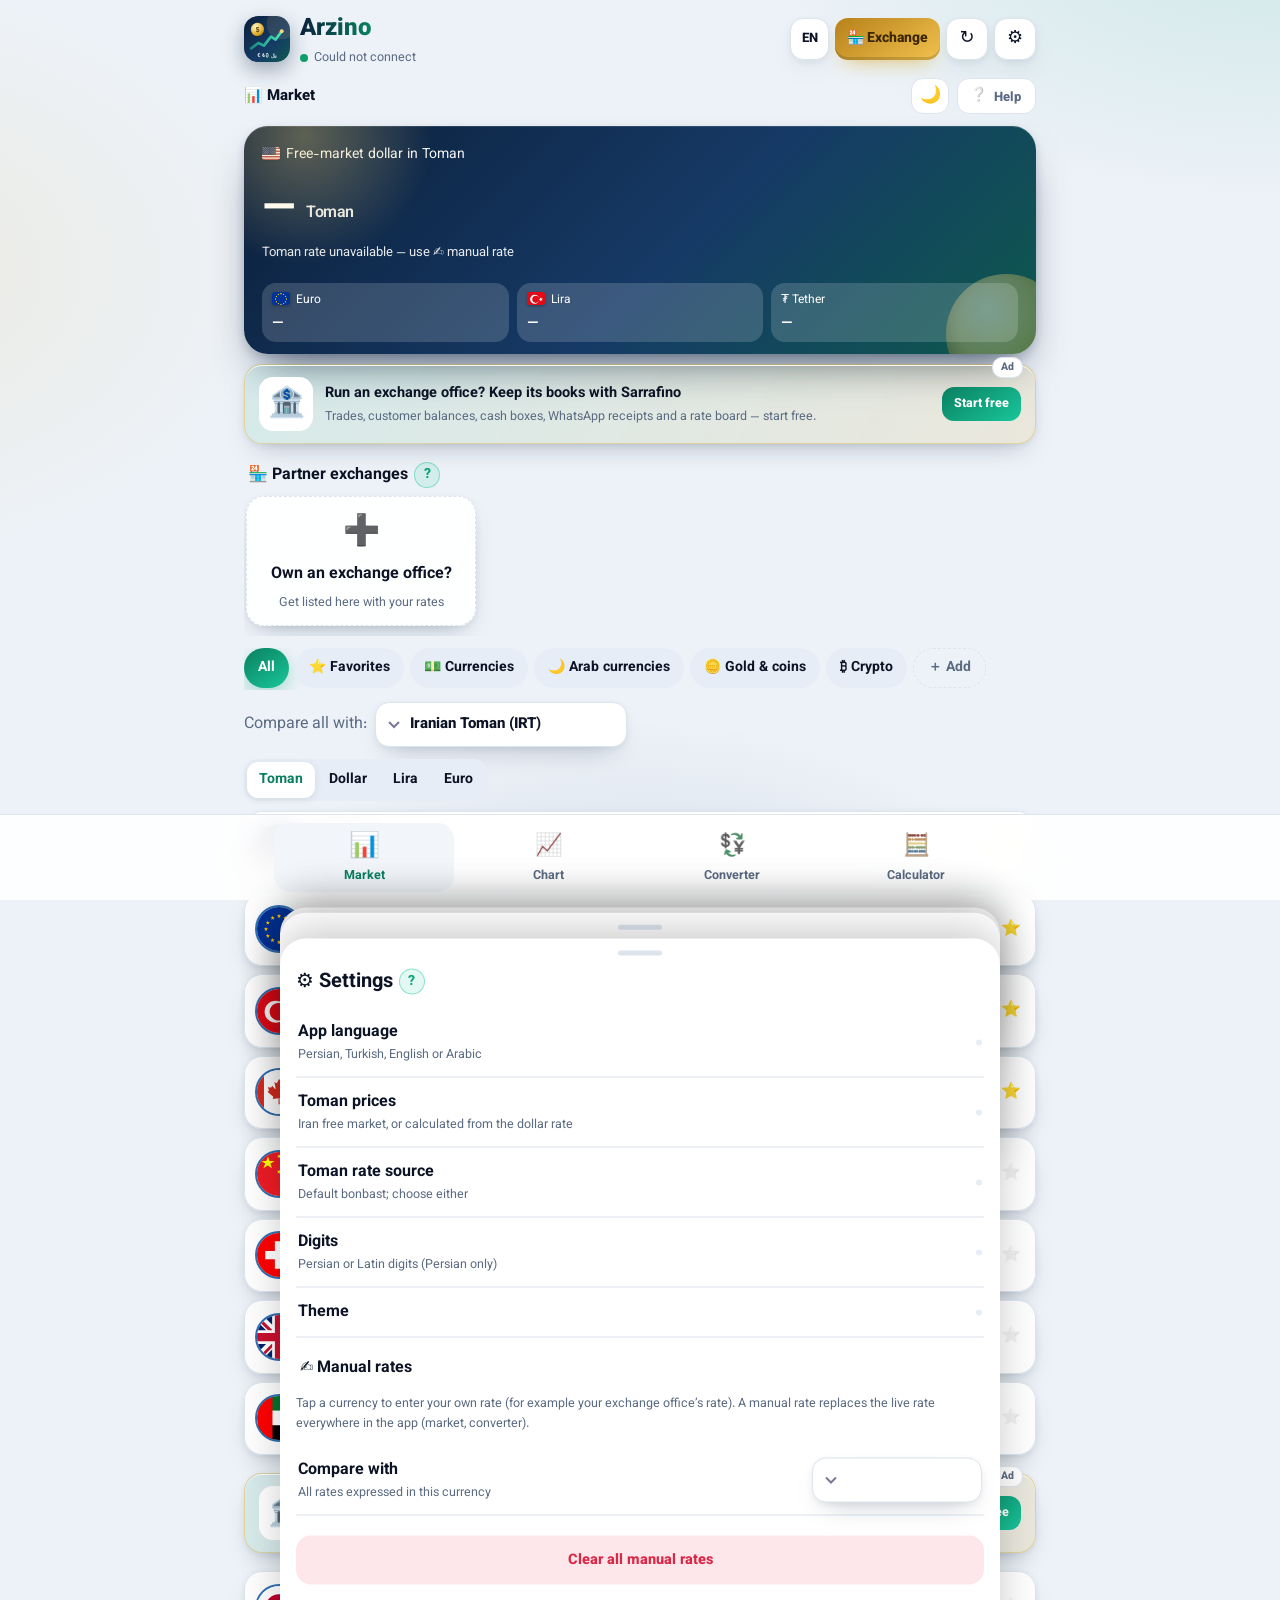
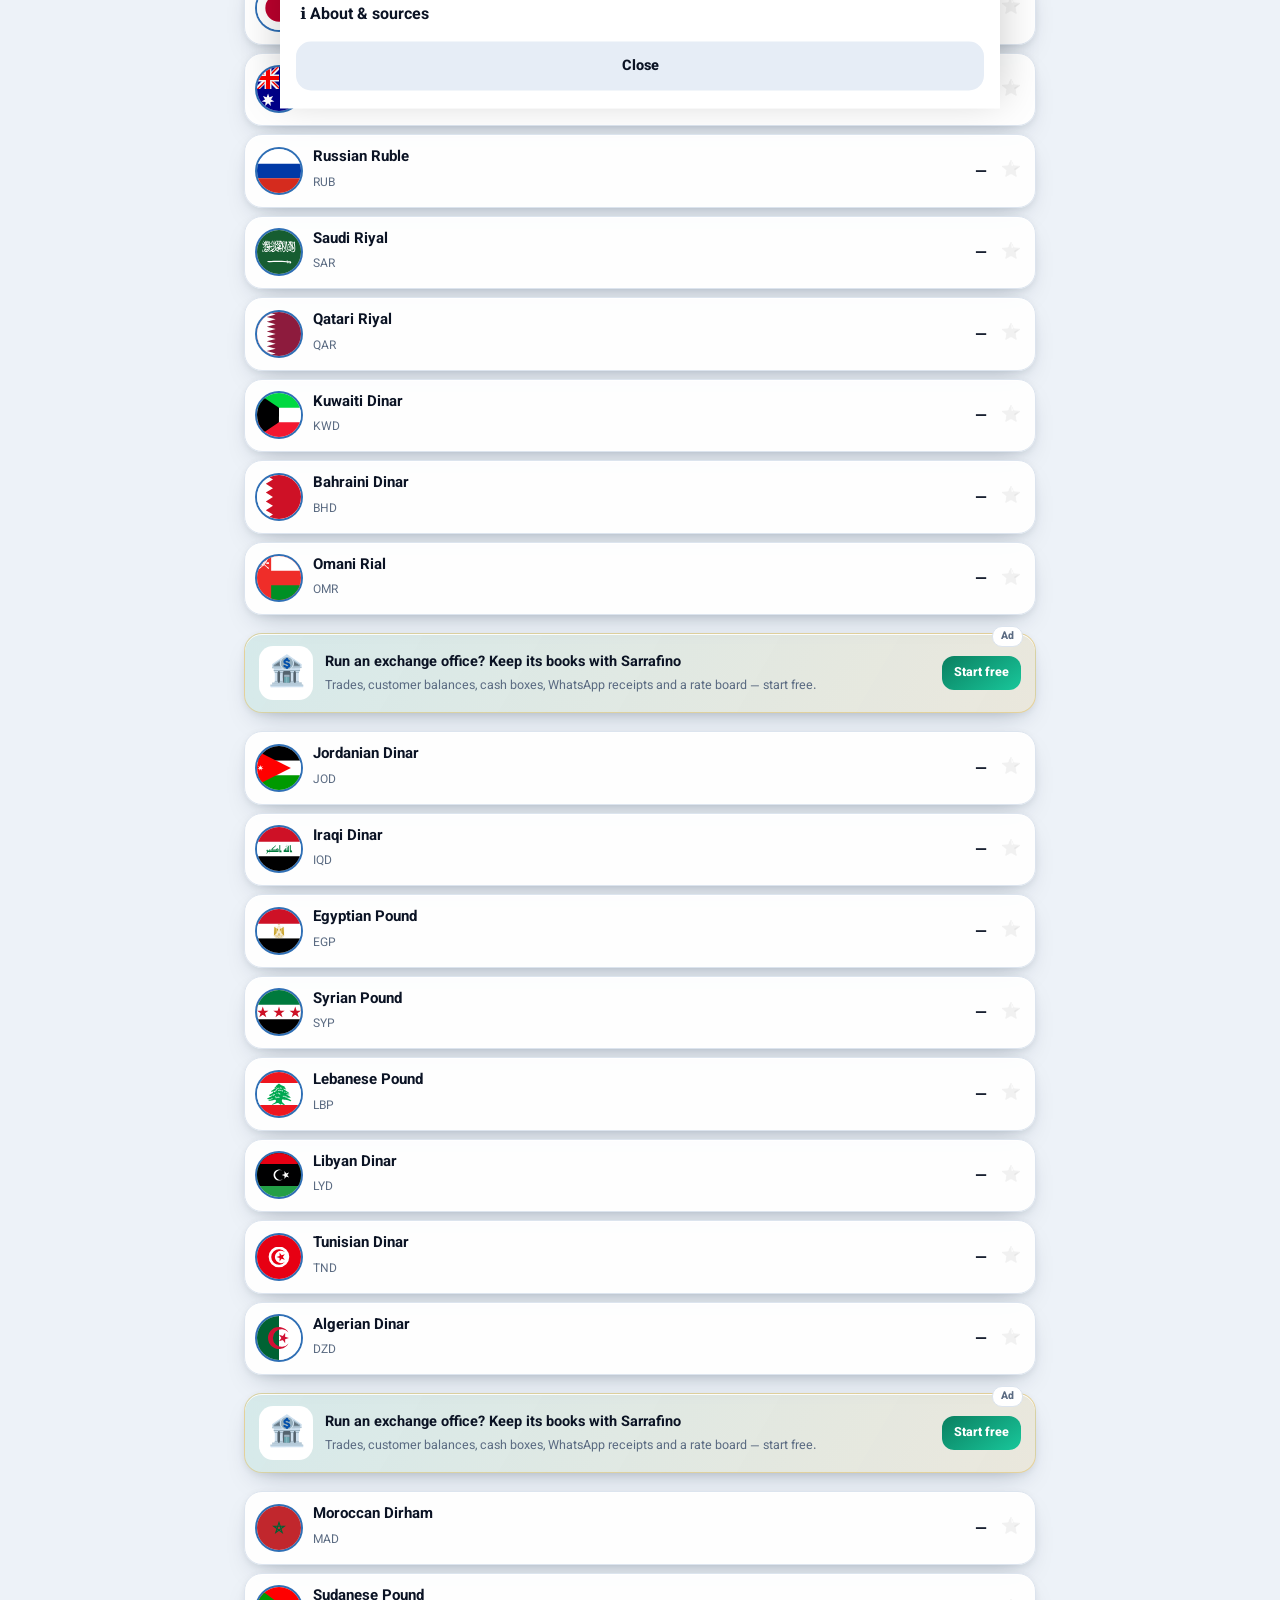
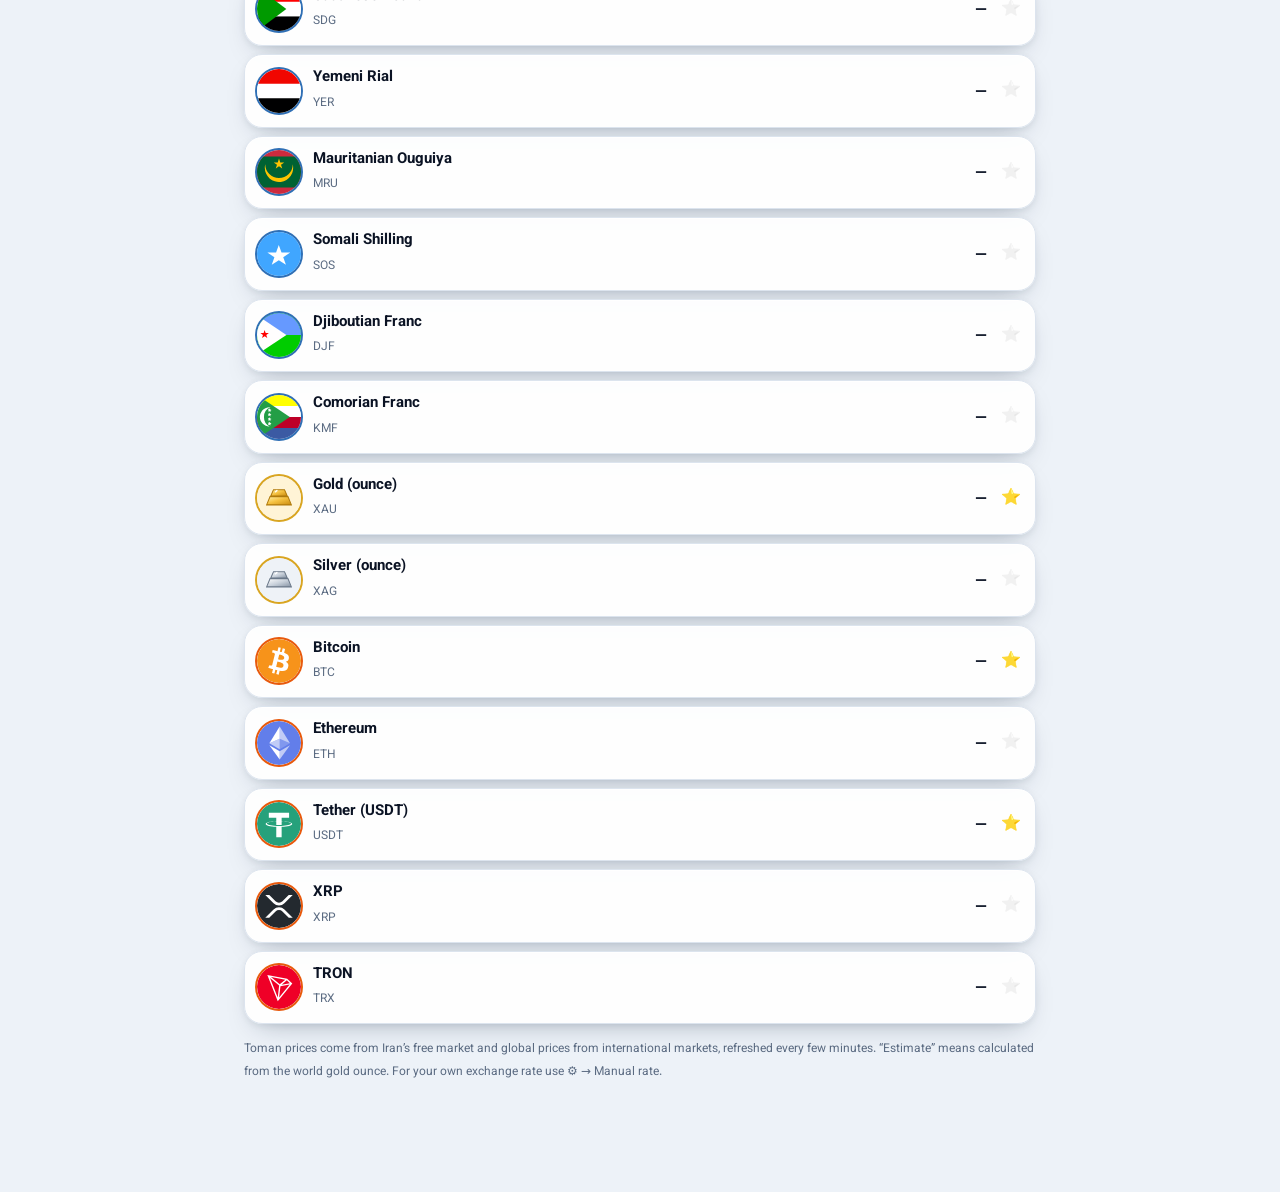
==== commit 3ae022ab: "Installed app always loads the newest pages when online; version shown in Settings; one raised separ" ====
--- a/index.html
+++ b/index.html
@@ -15,7 +15,7 @@
 <link rel="preconnect" href="https://fonts.googleapis.com">
 <link rel="preconnect" href="https://fonts.gstatic.com" crossorigin>
 <link href="https://fonts.googleapis.com/css2?family=Vazirmatn:wght@300;400;600;800;900&display=swap" rel="stylesheet">
-<link rel="stylesheet" href="app.css?v=20">
+<link rel="stylesheet" href="app.css?v=21">
 <title>ارزینو — نرخ لحظه‌ای ارز، طلا و رمزارز</title>
 </head>
 <body>
@@ -193,14 +193,14 @@
 <div class="toast" id="toast"></div>
 
 <script src="vendor/lightweight-charts.js"></script>
-<script src="i18n.js?v=4"></script>
-<script src="lang-arzino.js?v=3"></script>
-<script src="nav.js?v=6"></script>
+<script src="i18n.js?v=5"></script>
+<script src="lang-arzino.js?v=4"></script>
+<script src="nav.js?v=7"></script>
 <script src="brand.js?v=2"></script>
 <script src="autorate.js?v=1"></script>
 <script src="wl.js?v=1"></script>
 <script src="help-arzino.js?v=1"></script>
 <script src="plus.js?v=5"></script>
-<script src="app.js?v=25"></script>
+<script src="app.js?v=26"></script>
 </body>
 </html>
--- a/app.css
+++ b/app.css
@@ -274,3 +274,4 @@
 .wlb .xr.hd{border-top:0;color:var(--muted);font-size:12px;padding-top:0}.wlb .xr b{text-align:center;direction:ltr}
 .wlb .wa,.wlb a.btn{text-decoration:none!important}.wlb .btn.sm.wa{display:inline-flex;align-items:center;gap:4px;padding:7px 12px;border-radius:12px;background:linear-gradient(135deg,#1faa59,#25d366);color:#fff;font-weight:800;font-size:13px;flex:none}
 #wlTop:empty{display:none}
+.hflag{width:18px;height:13px;border-radius:3px;object-fit:cover;vertical-align:-2px;margin-inline-end:6px;box-shadow:0 1px 3px rgba(0,0,0,.3)}
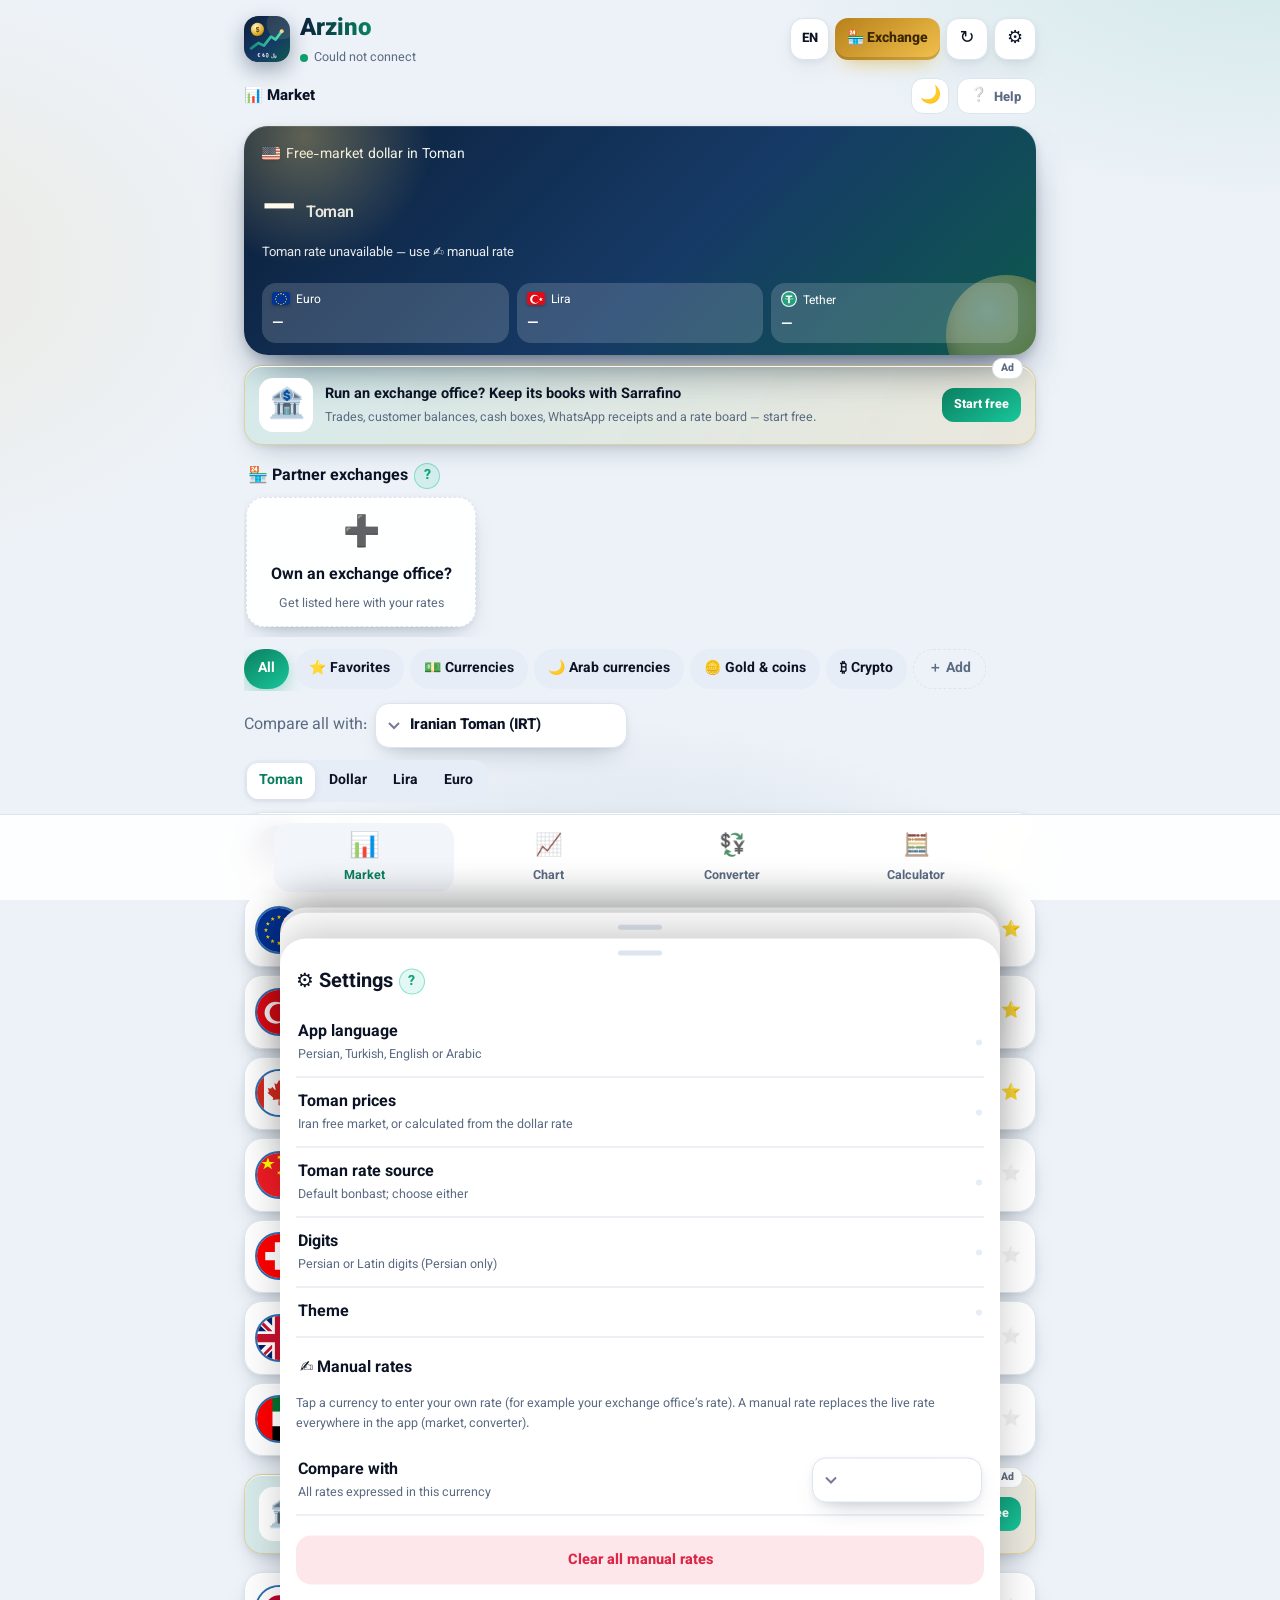
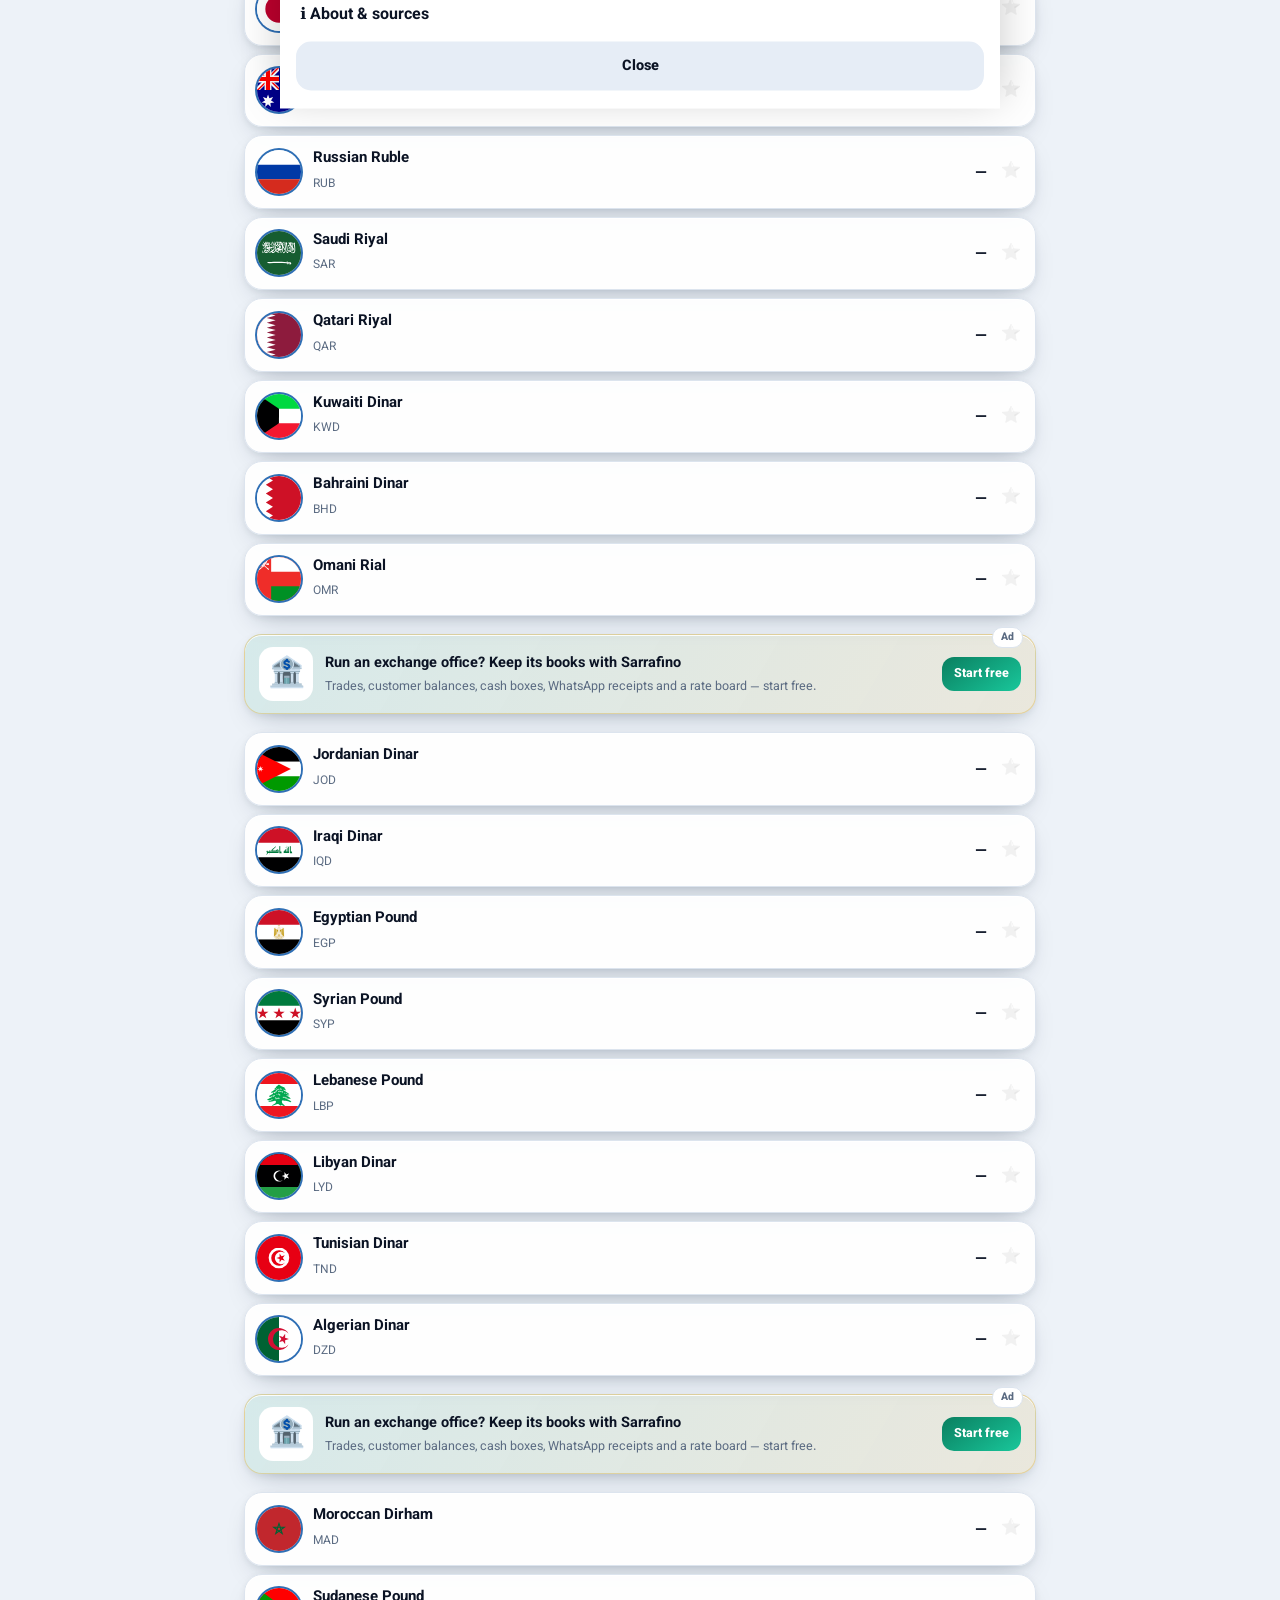
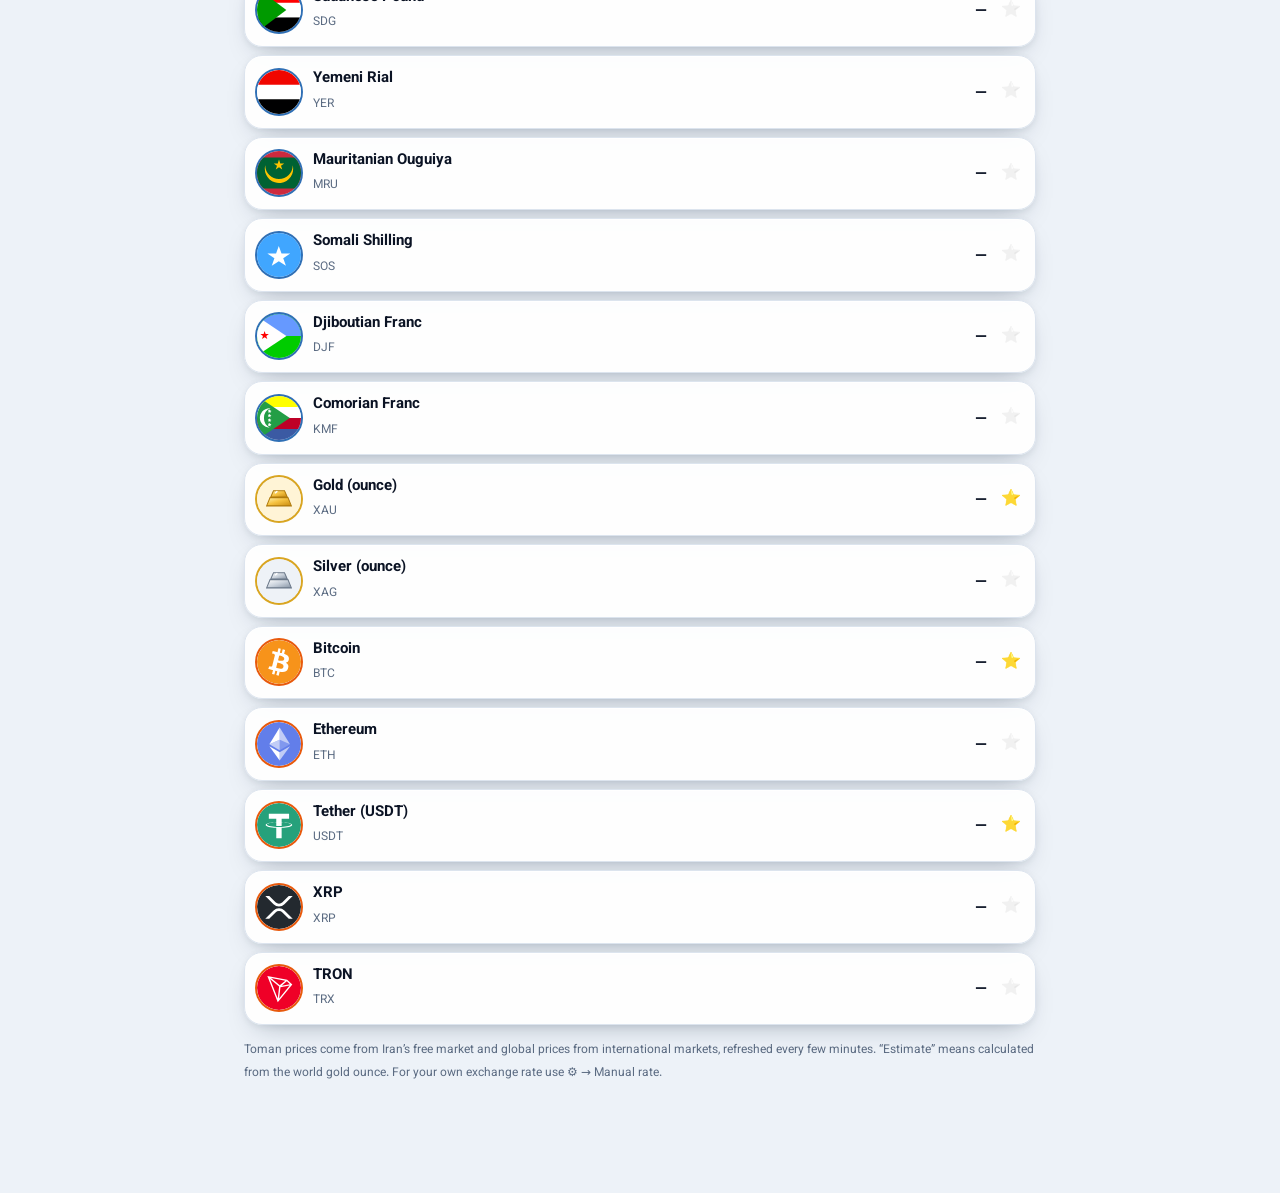
==== commit 2509cf79: "Top board follows the selected currency (Toman keeps the Iranian source switch); clear Arzino button" ====
--- a/index.html
+++ b/index.html
@@ -15,7 +15,7 @@
 <link rel="preconnect" href="https://fonts.googleapis.com">
 <link rel="preconnect" href="https://fonts.gstatic.com" crossorigin>
 <link href="https://fonts.googleapis.com/css2?family=Vazirmatn:wght@300;400;600;800;900&display=swap" rel="stylesheet">
-<link rel="stylesheet" href="app.css?v=21">
+<link rel="stylesheet" href="app.css?v=24">
 <title>ارزینو — نرخ لحظه‌ای ارز، طلا و رمزارز</title>
 </head>
 <body>
@@ -115,7 +115,7 @@
           <button class="btn ghost" id="calcCopy" data-i18n="calc.copy">📋 کپی</button>
         </div>
       </div>
-      <h3 class="sec-title" data-i18n="calc.hist">🧾 تاریخچه محاسبات</h3>
+      <div class="hist-head"><h3 class="sec-title" data-i18n="calc.hist">🧾 تاریخچه محاسبات</h3><button class="hist-clr" id="calcClr" hidden></button></div>
       <div class="list compact" id="calcHist"></div>
     </section>
   </main>
@@ -193,14 +193,14 @@
 <div class="toast" id="toast"></div>
 
 <script src="vendor/lightweight-charts.js"></script>
-<script src="i18n.js?v=5"></script>
-<script src="lang-arzino.js?v=4"></script>
-<script src="nav.js?v=7"></script>
+<script src="i18n.js?v=6"></script>
+<script src="lang-arzino.js?v=7"></script>
+<script src="nav.js?v=9"></script>
 <script src="brand.js?v=2"></script>
 <script src="autorate.js?v=1"></script>
 <script src="wl.js?v=1"></script>
 <script src="help-arzino.js?v=1"></script>
 <script src="plus.js?v=5"></script>
-<script src="app.js?v=26"></script>
+<script src="app.js?v=30"></script>
 </body>
 </html>
--- a/app.css
+++ b/app.css
@@ -275,3 +275,24 @@
 .wlb .wa,.wlb a.btn{text-decoration:none!important}.wlb .btn.sm.wa{display:inline-flex;align-items:center;gap:4px;padding:7px 12px;border-radius:12px;background:linear-gradient(135deg,#1faa59,#25d366);color:#fff;font-weight:800;font-size:13px;flex:none}
 #wlTop:empty{display:none}
 .hflag{width:18px;height:13px;border-radius:3px;object-fit:cover;vertical-align:-2px;margin-inline-end:6px;box-shadow:0 1px 3px rgba(0,0,0,.3)}
+.hist-head{display:flex;align-items:center;justify-content:space-between;gap:8px;margin:18px 4px 4px}
+.hist-head .sec-title{margin:0}
+.hist-clr{border:1px solid var(--line,rgba(127,127,127,.3));background:var(--card,transparent);color:var(--muted,inherit);border-radius:999px;padding:7px 14px;font:inherit;font-size:13px;cursor:pointer;white-space:nowrap;min-height:36px}
+.hist-clr.ask{background:#e5484d;border-color:#e5484d;color:#fff}
+#calcHist .item{position:relative;padding-inline-end:44px}
+.hist-del{position:absolute;inset-inline-end:8px;top:50%;transform:translateY(-50%);width:32px;height:32px;border-radius:50%;border:0;background:rgba(127,127,127,.14);color:inherit;font-size:13px;cursor:pointer;line-height:32px;padding:0}
+.hist-del:hover{background:rgba(229,72,77,.18);color:#e5484d}
+.hico{width:16px;height:16px;border-radius:50%;object-fit:contain;vertical-align:-3px;margin-inline-end:6px;background:rgba(255,255,255,.9);padding:1px}
+.hero .h-src .h-inv{flex:1;border:1px dashed rgba(255,255,255,.35);border-radius:14px;padding:7px 10px;font-size:12px;font-weight:700;display:flex;justify-content:space-between;align-items:center;gap:6px;min-width:0}
+.hero .h-src .h-inv b{font-size:14px;white-space:nowrap;overflow:hidden;text-overflow:ellipsis}
+.hero .h-src button span{display:inline-flex;align-items:center;white-space:nowrap}
+.hero .h-src button,.hero .h-src .h-inv{min-width:0}
+.hero-grid div{min-width:0;overflow:hidden}
+.hero-grid div b{white-space:nowrap;overflow:hidden;text-overflow:ellipsis}
+.hero-grid div[data-chart]{cursor:pointer;transition:background .15s}.hero-grid div[data-chart]:active{background:rgba(255,255,255,.26)}
+.hero .h-src .h-inv>span{display:inline-flex;align-items:center;white-space:nowrap}
+.hero .h-src .h-inv,.hero .h-src button[data-goq]{padding:7px 8px;gap:4px}
+.hero .h-src button[data-goq] b,.hero .h-src .h-inv b{font-size:13.5px}
+.hero .h-src button[data-goq] .hflag,.hero .h-src .h-inv .hflag{margin-inline-end:4px}
+.hero-grid div{white-space:nowrap;text-overflow:ellipsis}
+@media(max-width:400px){.hero .h-src button{padding:7px 8px;font-size:11.5px}.hero .h-src button b{font-size:14px}}
